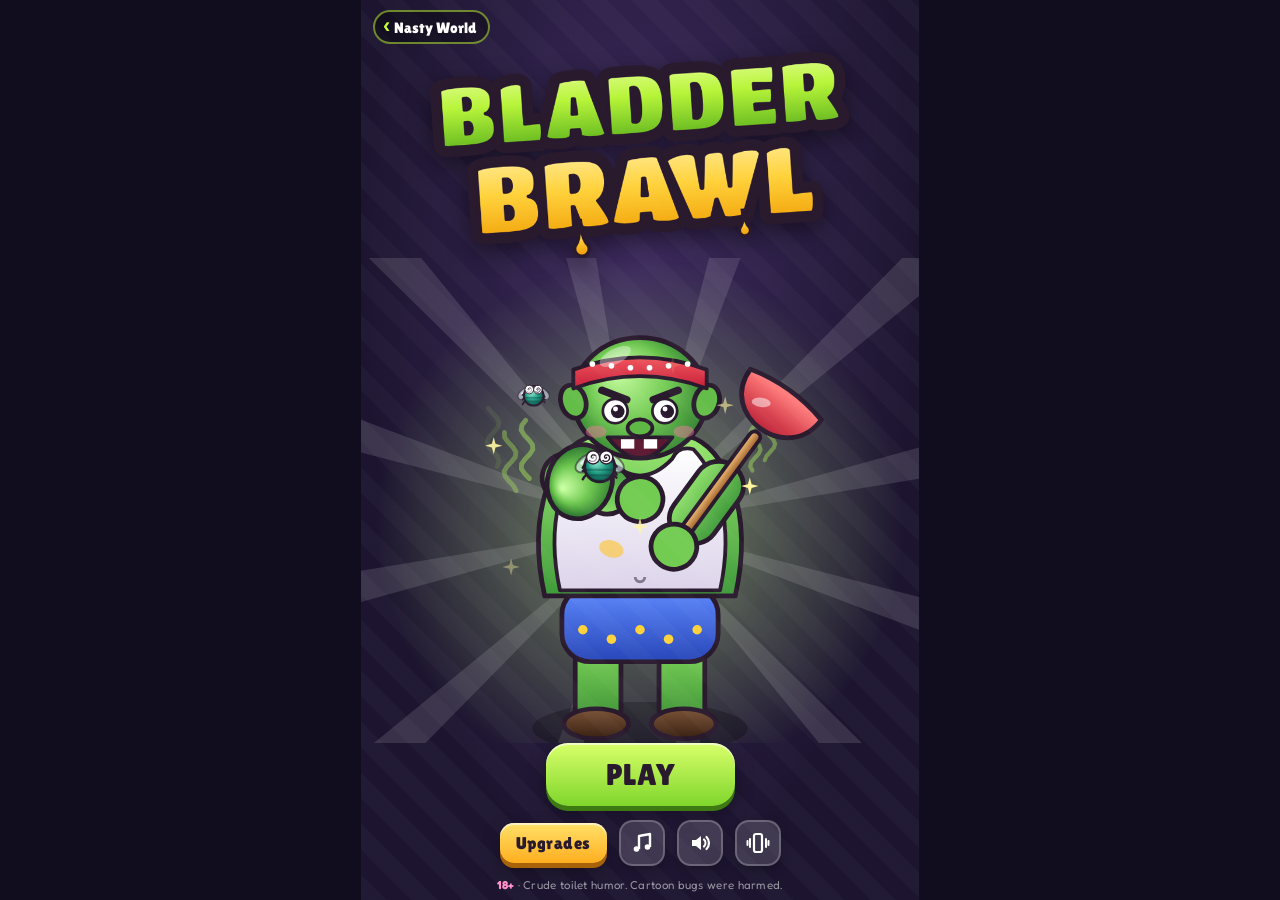
==== bladder-brawl/index.html @ 68174def "Nasty World hub + Bladder Brawl (first title)" ====
<!DOCTYPE html>
<html lang="en">
<head>
<meta charset="utf-8">
<meta name="viewport" content="width=device-width,initial-scale=1,maximum-scale=1,user-scalable=no,viewport-fit=cover">
<meta name="apple-mobile-web-app-capable" content="yes">
<meta name="theme-color" content="#1d1530">
<title>Bladder Brawl · Nasty World</title>
<meta name="description" content="Bladder Brawl: a green giant, one toilet, and an army of bugs trying to climb out. Hold and drag to aim. Mature crude humor (18+). Free browser game on Nasty World.">
<meta name="rating" content="mature">
<meta property="og:title" content="Bladder Brawl · Nasty World">
<meta property="og:description" content="Hose the bugs back down the bowl. 18 levels, 3 bosses, zero dignity. Crude humor, 18+.">
<meta property="og:type" content="website">
<meta property="og:image" content="assets/og.jpg">
<link rel="icon" href="assets/icon-180.png">
<link rel="apple-touch-icon" href="assets/icon-180.png">
<style>
@font-face{font-family:"Lilita One";src:url(fonts/lilita.woff2) format("woff2");font-display:swap}
@font-face{font-family:"Fredoka";src:url(fonts/fredoka.woff2) format("woff2");font-weight:300 700;font-display:swap}
:root{--sat:env(safe-area-inset-top,0px);--sab:env(safe-area-inset-bottom,0px);--lime:#8cf04a;--goo:#c7ff3a;--plum:#1d1530;--pee:#ffd23c}
*{box-sizing:border-box;-webkit-tap-highlight-color:transparent;user-select:none;-webkit-user-select:none;-webkit-touch-callout:none}
html,body{margin:0;height:100%;background:#120c1f;overflow:hidden;font-family:"Fredoka",system-ui,sans-serif;color:#fff;touch-action:none}
#app{position:relative;margin:0 auto;height:100%;overflow:hidden;background:var(--plum)}
#app.hurt{animation:hurt .35s}
@keyframes hurt{0%{box-shadow:inset 0 0 0 0 rgba(255,40,80,0)}30%{box-shadow:inset 0 0 60px 20px rgba(255,40,80,.6)}100%{box-shadow:inset 0 0 0 0 rgba(255,40,80,0)}}
canvas#cv{position:absolute;left:0;top:0;display:block}
.h{font-family:"Lilita One","Fredoka",sans-serif;font-weight:400;letter-spacing:.5px}
.scr{position:absolute;inset:0;display:none;flex-direction:column;align-items:center;z-index:10}
.scr.on{display:flex}
.dim{background:rgba(18,10,30,.72);backdrop-filter:blur(4px);-webkit-backdrop-filter:blur(4px);justify-content:center}
.btn{border:0;outline:0;font-family:"Lilita One","Fredoka",sans-serif;color:#2a1a2e;font-size:22px;padding:13px 28px;border-radius:18px;cursor:pointer;position:relative;letter-spacing:.5px;
 background:linear-gradient(#d9ff6a,#7fd62c);box-shadow:0 5px 0 #3e7a12,0 8px 18px rgba(0,0,0,.35),inset 0 2px 0 rgba(255,255,255,.6);transition:transform .08s}
.btn:active{transform:translateY(3px);box-shadow:0 2px 0 #3e7a12,0 4px 10px rgba(0,0,0,.35)}
.btn.orange{background:linear-gradient(#ffe16a,#ffae1f);box-shadow:0 5px 0 #a8620a,0 8px 18px rgba(0,0,0,.35),inset 0 2px 0 rgba(255,255,255,.6)}
.btn.pink{color:#fff;background:linear-gradient(#ff8fc6,#e8358a);box-shadow:0 5px 0 #8f1756,0 8px 18px rgba(0,0,0,.35),inset 0 2px 0 rgba(255,255,255,.5)}
.btn.gray{color:#fff;background:linear-gradient(#8f86a8,#5c5378);box-shadow:0 5px 0 #352e4a,0 8px 18px rgba(0,0,0,.35),inset 0 2px 0 rgba(255,255,255,.35)}
.btn.hub{color:#fff;background:linear-gradient(#a07bff,#6a3fe0);box-shadow:0 5px 0 #3b1f8f,0 8px 18px rgba(0,0,0,.35),inset 0 2px 0 rgba(255,255,255,.45)}
.btn.sm{font-size:17px;padding:10px 16px;border-radius:14px}
.ibtn{width:46px;height:46px;border-radius:14px;border:0;background:rgba(255,255,255,.14);box-shadow:inset 0 0 0 2px rgba(255,255,255,.22),0 4px 10px rgba(0,0,0,.25);display:flex;align-items:center;justify-content:center;cursor:pointer;padding:0;position:relative}
.ibtn svg{width:24px;height:24px}.ibtn.off{opacity:.45}.ibtn.off::after{content:"";position:absolute;width:30px;height:3px;background:#ff5a8e;transform:rotate(-45deg);border-radius:2px}
.hubPill{position:absolute;z-index:6;left:12px;top:calc(var(--sat) + 10px);height:34px;padding:0 14px 0 10px;border:0;border-radius:17px;display:flex;align-items:center;gap:4px;font-family:"Lilita One",sans-serif;font-size:15px;color:#fff;cursor:pointer;background:rgba(0,0,0,.35);box-shadow:inset 0 0 0 2px rgba(199,255,58,.5)}
.hubPill b{font-size:22px;line-height:1;margin-top:-3px;color:var(--goo)}
#title{justify-content:flex-start;padding-top:calc(var(--sat) + 52px);background:radial-gradient(ellipse at 50% 30%,#3d2a5e,#1d1530 70%)}
#title::before{content:"";position:absolute;inset:0;background:repeating-linear-gradient(45deg,rgba(255,255,255,.025) 0 18px,transparent 18px 36px);pointer-events:none}
.logo img{width:min(92vw,420px);display:block;margin:0 auto;filter:drop-shadow(0 8px 12px rgba(0,0,0,.45));animation:logoIn .8s cubic-bezier(.3,1.5,.5,1) both,logoBob 3.4s ease-in-out .8s infinite}
@keyframes logoIn{0%{transform:scale(.3) rotate(-6deg);opacity:0}100%{transform:scale(1);opacity:1}}
@keyframes logoBob{0%,100%{transform:translateY(0) rotate(-.8deg)}50%{transform:translateY(-6px) rotate(.8deg)}}
#mascot{width:100%;flex:1;min-height:150px;display:block}
.tbtns{display:flex;flex-direction:column;align-items:center;gap:14px;padding-bottom:calc(var(--sab) + 34px);position:relative}
.tbtns .big{font-size:30px;padding:14px 60px;border-radius:22px;animation:pulse 1.6s ease-in-out infinite}
@keyframes pulse{0%,100%{transform:scale(1)}50%{transform:scale(1.05)}}
.row{display:flex;gap:12px;align-items:center;justify-content:center}
.age{position:absolute;left:0;right:0;bottom:calc(var(--sab) + 8px);text-align:center;font-size:11.5px;letter-spacing:.3px;color:rgba(255,255,255,.55);pointer-events:none}
.age b{color:#ff8fc6;font-weight:700}
.topbar{position:absolute;left:0;right:0;top:0;padding:calc(var(--sat) + 10px) 12px 0;display:flex;align-items:center;justify-content:space-between;z-index:5}
.coinbox{display:flex;align-items:center;gap:6px;background:rgba(0,0,0,.4);border-radius:20px;padding:4px 12px 4px 4px;font-family:"Lilita One",sans-serif;font-size:18px;box-shadow:inset 0 0 0 2px rgba(255,210,60,.45)}
.coin{width:24px;height:24px;border-radius:50%;background:radial-gradient(circle at 35% 30%,#fff6b0,#ffd23a 35%,#f0a000 75%,#b86d00);box-shadow:inset 0 0 0 2px #c98200;display:inline-block;position:relative}
.coin::after{content:"";position:absolute;left:50%;top:50%;width:7px;height:10px;transform:translate(-50%,-50%);border-radius:50% 50% 50% 50%/60% 60% 40% 40%;background:#b86d00;opacity:.7}
#levels{justify-content:center;gap:12px;background:radial-gradient(ellipse at 50% 20%,#3d2a5e,#1d1530 70%)}
.wnav{display:flex;align-items:center;gap:8px}
.arrow{width:44px;height:44px;border-radius:50%;border:0;background:rgba(255,255,255,.15);color:#fff;font-size:28px;font-family:"Lilita One";cursor:pointer;line-height:1}
.wtitle{font-family:"Lilita One";font-size:24px;text-shadow:0 3px 0 rgba(0,0,0,.4);max-width:260px;line-height:1.1}
.wsub{font-size:13px;opacity:.75;margin-top:4px}
.wcard{display:grid;grid-template-columns:repeat(3,1fr);gap:14px;width:min(86vw,340px)}
.lv{aspect-ratio:1;border-radius:22px;border:0;font-family:"Lilita One";font-size:32px;color:#2a1a2e;cursor:pointer;position:relative;display:flex;flex-direction:column;align-items:center;justify-content:center;
 background:linear-gradient(#e4ff8a,#8ad83a);box-shadow:0 6px 0 #3e7a12,0 10px 18px rgba(0,0,0,.3),inset 0 2px 0 rgba(255,255,255,.6)}
.lv.boss{background:linear-gradient(#ffa3d2,#e8358a);color:#fff;box-shadow:0 6px 0 #8f1756,0 10px 18px rgba(0,0,0,.3),inset 0 2px 0 rgba(255,255,255,.5)}
.lv.lock{background:linear-gradient(#6e6488,#4a4262);box-shadow:0 6px 0 #2c2640;color:#fff}
.lv .st{font-size:14px;letter-spacing:1px;color:#ffcf1f;text-shadow:0 1px 0 #6a4200}.lv .st i{font-style:normal;color:rgba(0,0,0,.22);text-shadow:none}
.lv .bt{position:absolute;top:-8px;right:-6px;font-size:11px;background:#2a1a2e;color:#ff8fc6;border-radius:8px;padding:2px 6px}
.lv .lk{font-size:24px;opacity:.7}
.dots{display:flex;gap:8px}.dots i{width:8px;height:8px;border-radius:4px;background:rgba(255,255,255,.3)}.dots i.on{background:var(--goo);width:20px}
.help{font-size:13px;opacity:.8;text-align:center;max-width:300px;line-height:1.4}
#shop{background:#1d1530;overflow-y:auto;justify-content:flex-start;padding:calc(var(--sat) + 64px) 0 0;touch-action:pan-y}
.shoph{font-family:"Lilita One";font-size:30px;margin:0 0 12px;text-shadow:0 3px 0 rgba(0,0,0,.4)}
.ups{display:flex;flex-direction:column;gap:10px;width:min(92vw,420px)}
.up{display:flex;align-items:center;gap:10px;background:linear-gradient(#33264d,#271c3c);border-radius:18px;padding:10px;box-shadow:inset 0 0 0 2px rgba(255,255,255,.08)}
.up .ic{width:46px;height:46px;border-radius:14px;flex:none;background:#ffd23c center/70% no-repeat}
.up .tx{flex:1;min-width:0}.up .nm{font-family:"Lilita One";font-size:17px}.up .nm small{font-family:"Fredoka";font-size:12px;opacity:.7;margin-left:4px}
.up .ds{font-size:12px;opacity:.75}.pips{display:flex;gap:3px;margin-top:4px}.pips i{flex:1;max-width:22px;height:5px;border-radius:3px;background:rgba(255,255,255,.15)}.pips i.on{background:var(--goo)}
.up .buy{flex:none;min-width:86px;font-size:17px;padding:9px 10px;border-radius:14px;display:flex;align-items:center;gap:5px;justify-content:center}
.up .buy .coin{width:18px;height:18px}.up .buy.no{filter:grayscale(.7) brightness(.8)}.up .buy.max{background:linear-gradient(#8f86a8,#5c5378);color:#fff;box-shadow:0 4px 0 #352e4a}
.ic-pres{background-image:url("data:image/svg+xml,%3Csvg xmlns='http://www.w3.org/2000/svg' viewBox='0 0 24 24'%3E%3Cpath d='M13 2L4 14h7l-1 8 9-12h-7z' fill='%232a1a2e'/%3E%3C/svg%3E")}
.ic-wid{background-color:#7fd6ff;background-image:url("data:image/svg+xml,%3Csvg xmlns='http://www.w3.org/2000/svg' viewBox='0 0 24 24'%3E%3Cpath d='M3 18c4-10 14-10 18 0' stroke='%232a1a2e' stroke-width='5' fill='none' stroke-linecap='round'/%3E%3C/svg%3E")}
.ic-rng{background-color:#ff8fc6;background-image:url("data:image/svg+xml,%3Csvg xmlns='http://www.w3.org/2000/svg' viewBox='0 0 24 24'%3E%3Ccircle cx='12' cy='12' r='8' stroke='%232a1a2e' stroke-width='3' fill='none'/%3E%3Ccircle cx='12' cy='12' r='3' fill='%232a1a2e'/%3E%3C/svg%3E")}
.ic-cap{background-color:#c7ff3a;background-image:url("data:image/svg+xml,%3Csvg xmlns='http://www.w3.org/2000/svg' viewBox='0 0 24 24'%3E%3Cpath d='M12 2C8 8 5 11 5 15a7 7 0 0 0 14 0c0-4-3-7-7-13z' fill='%232a1a2e'/%3E%3C/svg%3E")}
.ic-spr{background-color:#ffae1f;background-image:url("data:image/svg+xml,%3Csvg xmlns='http://www.w3.org/2000/svg' viewBox='0 0 24 24'%3E%3Cpath d='M12 22V12M12 12L5 3M12 12l7-9M12 12V2' stroke='%232a1a2e' stroke-width='3' fill='none' stroke-linecap='round'/%3E%3C/svg%3E")}
.ic-flush{background-color:#a07bff;background-image:url("data:image/svg+xml,%3Csvg xmlns='http://www.w3.org/2000/svg' viewBox='0 0 24 24'%3E%3Cpath d='M12 4a8 8 0 1 1-7.5 5.2' stroke='%232a1a2e' stroke-width='3' fill='none' stroke-linecap='round'/%3E%3Cpath d='M3 4l2 5 5-2' stroke='%232a1a2e' stroke-width='3' fill='none' stroke-linecap='round'/%3E%3C/svg%3E")}
#hud{position:absolute;left:0;right:0;top:0;bottom:0;z-index:5;display:none;pointer-events:none}
#hud.on{display:block}
.hbar{display:flex;align-items:center;gap:10px;padding:calc(var(--sat) + 8px) 10px 0}
#bPause{pointer-events:auto;width:42px;height:42px}
.hmid{flex:1;min-width:0}.hlvl{font-family:"Lilita One";font-size:16px;text-shadow:0 2px 0 rgba(0,0,0,.5)}
.prog{height:9px;border-radius:5px;background:rgba(0,0,0,.4);margin-top:3px;overflow:hidden}.prog i{display:block;height:100%;width:0;background:linear-gradient(90deg,#c7ff3a,#ffd23c);border-radius:5px;transition:width .25s}
#hHearts{display:flex;gap:2px;justify-content:center;margin-top:4px;font-size:20px;color:#ff4f8a;text-shadow:0 2px 0 rgba(0,0,0,.45)}
#hHearts i{font-style:normal}#hHearts i.off{color:rgba(255,255,255,.2)}#hHearts i.pop{animation:hp .5s}
@keyframes hp{0%{transform:scale(1.8);color:#ff4f8a}100%{transform:scale(1)}}
#bossbar{display:none;margin:6px auto 0;width:min(80%,300px);text-align:center}#bossbar.on{display:block}
#bossbar b{font-family:"Lilita One";font-size:14px;letter-spacing:1px;color:#ff8fc6;text-shadow:0 2px 0 #000}
#bossbar div{height:10px;border-radius:5px;background:rgba(0,0,0,.5);overflow:hidden;box-shadow:inset 0 0 0 2px rgba(255,255,255,.2)}#bossbar i{display:block;height:100%;background:linear-gradient(90deg,#ff4f8a,#ff9f4a);width:100%}
#tank{position:absolute;left:10px;bottom:calc(var(--sab) + 16px);width:30px;height:150px;border-radius:15px;background:rgba(0,0,0,.45);box-shadow:inset 0 0 0 3px rgba(255,255,255,.25);overflow:hidden;pointer-events:none}
#tankF{position:absolute;left:0;right:0;bottom:0;background:linear-gradient(#fff19a,#ffc928);transition:height .1s}
#tank.dry #tankF{background:linear-gradient(#ff9fb0,#ff4f6a)}
#tank span{position:absolute;left:0;right:0;bottom:6px;text-align:center;font-family:"Lilita One";font-size:10px;color:#2a1a2e}
#bFlush{position:absolute;right:10px;bottom:calc(var(--sab) + 16px);width:72px;height:72px;border-radius:50%;border:0;pointer-events:auto;cursor:pointer;font-family:"Lilita One";color:#2a1a2e;font-size:13px;
 background:radial-gradient(circle at 40% 35%,#ffffff,#cfe3f0 60%,#90a9c0);box-shadow:0 5px 0 #5c7088,0 8px 16px rgba(0,0,0,.4),inset 0 0 0 3px rgba(255,255,255,.7);display:flex;flex-direction:column;align-items:center;justify-content:center;line-height:1}
#bFlush:active{transform:translateY(3px);box-shadow:0 2px 0 #5c7088}#bFlush.off{filter:grayscale(1) brightness(.7)}
#bFlush svg{width:28px;height:28px}#fCnt{position:absolute;top:-4px;right:-4px;background:#ff4f8a;color:#fff;border-radius:11px;min-width:22px;height:22px;font-size:14px;display:flex;align-items:center;justify-content:center;box-shadow:0 2px 0 #8f1756}
#banner{position:absolute;left:0;right:0;top:34%;text-align:center;z-index:6;pointer-events:none;opacity:0}
#banner.on{animation:ban 2.4s forwards}#banner .b1{font-family:"Lilita One";font-size:46px;color:var(--goo);text-shadow:0 4px 0 #2a1a2e,0 0 20px rgba(0,0,0,.5)}
#banner .b2{font-size:17px;font-weight:600;margin:6px auto 0;max-width:320px;text-shadow:0 2px 0 rgba(0,0,0,.6)}
#banner.boss .b1{color:#ff8fc6;animation:shake .15s linear infinite}
@keyframes ban{0%{opacity:0;transform:scale(1.6)}12%{opacity:1;transform:scale(1)}80%{opacity:1}100%{opacity:0;transform:translateY(-30px)}}
@keyframes shake{0%,100%{transform:translateX(0)}50%{transform:translateX(3px)}}
.panel{width:min(88vw,350px);border-radius:28px;padding:30px 20px 20px;text-align:center;background:linear-gradient(#3a2a58,#241a38);box-shadow:inset 0 0 0 3px rgba(199,255,58,.35),0 20px 50px rgba(0,0,0,.55);position:relative}
.panel h2{margin:0 0 6px;font-family:"Lilita One";font-weight:400;font-size:36px;color:var(--goo);text-shadow:0 3px 0 rgba(0,0,0,.4)}
.panel .sub{opacity:.85;font-size:15px;margin-bottom:12px;line-height:1.45}
.panel .col{display:flex;flex-direction:column;gap:12px;align-items:stretch;margin-top:8px}
.ribbon{position:absolute;left:50%;top:-24px;transform:translateX(-50%);padding:8px 24px;border-radius:14px;font-family:"Lilita One";font-size:22px;color:#2a1a2e;white-space:nowrap;background:linear-gradient(#ffe16a,#ffae1f);box-shadow:0 4px 0 #a8620a,0 8px 16px rgba(0,0,0,.3)}
.ribbon.bad{background:linear-gradient(#ff8fc6,#e8358a);color:#fff;box-shadow:0 4px 0 #8f1756}
.stars{display:flex;justify-content:center;align-items:flex-end;gap:4px;height:80px;margin:6px 0 4px}
.star{font-size:58px;line-height:1;color:rgba(255,255,255,.15);transform:scale(.9)}.star.mid{font-size:74px}
.star.got.pop{color:#ffd23c;text-shadow:0 4px 0 #a8620a;animation:sp .45s cubic-bezier(.3,1.8,.5,1)}
@keyframes sp{0%{transform:scale(0)}100%{transform:scale(1)}}
.earn{display:flex;align-items:center;justify-content:center;gap:8px;font-family:"Lilita One";font-size:26px;margin:2px 0 6px}
.togs{display:flex;gap:10px;justify-content:center;margin-top:14px}
.tipArt{width:100%;height:150px}
#toast{position:absolute;left:50%;top:20%;transform:translateX(-50%);background:rgba(0,0,0,.8);padding:10px 16px;border-radius:14px;font-weight:600;z-index:30;display:none;white-space:nowrap;font-size:14px}
#loading{position:absolute;inset:0;display:flex;align-items:center;justify-content:center;z-index:50;background:#1d1530;transition:opacity .3s}#loading.off{opacity:0;pointer-events:none}
</style>
</head>
<body>
<div id="app">
<canvas id="cv"></canvas>
<div id="hud">
 <div class="hbar"><button class="ibtn" id="bPause" aria-label="Pause"><svg viewBox="0 0 24 24"><rect x="6" y="5" width="4" height="14" rx="1.5" fill="#fff"/><rect x="14" y="5" width="4" height="14" rx="1.5" fill="#fff"/></svg></button>
  <div class="hmid"><div class="hlvl" id="hLvl">Level 1</div><div class="prog"><i id="hProg"></i></div></div>
  <div class="coinbox"><span class="coin"></span><span id="hCoins">0</span></div></div>
 <div id="hHearts"></div>
 <div id="bossbar"><b id="bossName">BOSS</b><div><i id="bossHp"></i></div></div>
 <div id="tank"><div id="tankF"></div><span>TANK</span></div>
 <button id="bFlush" aria-label="Flush"><svg viewBox="0 0 24 24"><path d="M12 4a8 8 0 1 1-7.5 5.2" stroke="#2a1a2e" stroke-width="3" fill="none" stroke-linecap="round"/><path d="M3 4l2 5 5-2" stroke="#2a1a2e" stroke-width="3" fill="none" stroke-linecap="round" stroke-linejoin="round"/></svg>FLUSH<span id="fCnt">2</span></button>
</div>
<div id="banner"><div class="b1" id="ban1"></div><div class="b2" id="ban2"></div></div>

<div class="scr on" id="title">
 <button class="hubPill" id="bHub0" aria-label="Back to Nasty World"><b>‹</b>Nasty World</button>
 <div class="logo"><img src="assets/logo.png" alt="Bladder Brawl"></div>
 <canvas id="mascot" aria-hidden="true"></canvas>
 <div class="tbtns">
  <button class="btn big" id="bStart">PLAY</button>
  <div class="row"><button class="btn orange sm" id="bShop1">Upgrades</button><button class="ibtn t-mus"></button><button class="ibtn t-sfx"></button><button class="ibtn t-vib"></button></div>
 </div>
 <div class="age"><b>18+</b> · Crude toilet humor. Cartoon bugs were harmed.</div>
</div>

<div class="scr" id="levels">
 <div class="topbar"><button class="ibtn" id="bBack1" aria-label="Back"><svg viewBox="0 0 24 24"><path d="M15 5l-7 7 7 7" stroke="#fff" stroke-width="3" fill="none" stroke-linecap="round" stroke-linejoin="round"/></svg></button><div class="coinbox"><span class="coin"></span><span class="cval">0</span></div></div>
 <div class="wnav"><button class="arrow" id="wPrev">‹</button><div style="text-align:center;min-width:220px"><div class="wtitle" id="wName"></div><div class="wsub" id="wSub"></div></div><button class="arrow" id="wNext">›</button></div>
 <div class="wcard" id="wGrid"></div>
 <div class="dots" id="wDots"></div>
 <div class="help">Hold and drag to aim. Don’t let the bugs climb out of the bowl!</div>
 <button class="btn orange" id="bShop2">Upgrades</button>
</div>

<div class="scr" id="shop">
 <div class="topbar" style="position:fixed;max-width:560px;left:50%;transform:translateX(-50%);background:linear-gradient(#1d1530 60%,rgba(29,21,48,0));padding-bottom:12px"><button class="ibtn" id="bBack2" aria-label="Back"><svg viewBox="0 0 24 24"><path d="M15 5l-7 7 7 7" stroke="#fff" stroke-width="3" fill="none" stroke-linecap="round" stroke-linejoin="round"/></svg></button><div class="coinbox"><span class="coin"></span><span class="cval">0</span></div></div>
 <div class="shoph">Upgrades</div>
 <div class="ups" id="ups"></div>
 <div style="padding:18px 0 calc(var(--sab) + 28px)"><button class="btn" id="bShopGo">Next level</button></div>
</div>

<div class="scr dim" id="tip">
 <div class="panel"><div class="ribbon">How to brawl</div>
  <svg class="tipArt" viewBox="0 0 300 150" aria-hidden="true">
   <path d="M40 20 Q150 0 260 20 L230 130 Q150 145 70 130Z" fill="#e9f1f8" stroke="#2a1a2e" stroke-width="4"/>
   <ellipse cx="150" cy="122" rx="70" ry="12" fill="#6cc6dc" stroke="#2a1a2e" stroke-width="3"/>
   <path d="M150 150 Q140 70 200 58" stroke="#ffc928" stroke-width="9" fill="none" stroke-linecap="round"/><path d="M150 150 Q140 70 200 58" stroke="#fff19a" stroke-width="3" fill="none" stroke-linecap="round"/>
   <circle cx="205" cy="52" r="13" fill="#1e9f86" stroke="#2a1a2e" stroke-width="3"/><circle cx="200" cy="48" r="4" fill="#fff"/><circle cx="210" cy="48" r="4" fill="#fff"/>
   <path d="M228 40 l10 -10 M234 52 h14" stroke="#ffd23c" stroke-width="4" stroke-linecap="round"/>
   <g><circle cx="250" cy="108" r="14" fill="rgba(255,255,255,.25)" stroke="#fff" stroke-width="3"/><path d="M250 98 v-30" stroke="#fff" stroke-width="3" stroke-dasharray="4 4"/></g>
  </svg>
  <div class="sub"><b>Hold and drag</b> anywhere to aim your stream. Hose the bugs back into the water before they climb out!<br>Watch your <b>tank</b> and hit <b>FLUSH</b> when it gets ugly.</div>
  <div class="col"><button class="btn" id="bTipOk">Let it flow!</button></div>
 </div>
</div>

<div class="scr dim" id="pause">
 <div class="panel"><h2>Paused</h2><div class="sub" id="pSub">Level 1</div>
  <div class="col"><button class="btn" id="bResume">Resume</button><button class="btn orange" id="bRestart">Restart</button><button class="btn gray" id="bQuit">Level select</button><button class="btn hub" id="bHubP">Back to Nasty World</button></div>
  <div class="togs"><button class="ibtn t-mus"></button><button class="ibtn t-sfx"></button><button class="ibtn t-vib"></button></div>
 </div>
</div>

<div class="scr dim" id="win">
 <div class="panel"><div class="ribbon" id="wRib">Flawless flow</div>
  <div class="stars" id="wStars"></div>
  <div class="sub" id="wSubT">Level 1 cleared!</div>
  <div class="earn"><span class="coin" style="width:30px;height:30px"></span>+<span id="wEarn">0</span></div>
  <div class="col"><button class="btn" id="bNext">Next level</button><div class="row"><button class="btn orange sm" id="bWinShop" style="flex:1">Upgrades</button><button class="btn gray sm" id="bWinMenu" style="flex:1">Levels</button></div><button class="btn hub sm" id="bHubW">Back to Nasty World</button></div>
 </div>
</div>

<div class="scr dim" id="lose">
 <div class="panel"><div class="ribbon bad">Bowl breached</div>
  <h2 style="margin-top:10px">EWW.</h2>
  <div class="sub" id="lSub">The bugs escaped the bowl.</div>
  <div class="earn" style="font-size:20px"><span class="coin"></span>+<span id="lEarn">0</span> kept</div>
  <div class="col"><button class="btn" id="bRetry">Try again</button><div class="row"><button class="btn orange sm" id="bLoseShop" style="flex:1">Upgrades</button><button class="btn gray sm" id="bLoseMenu" style="flex:1">Levels</button></div><button class="btn hub sm" id="bHubL">Back to Nasty World</button></div>
 </div>
</div>

<div class="scr dim" id="ending">
 <div class="panel"><div class="ribbon">Bowl secured!</div>
  <img src="assets/logo.png" alt="Bladder Brawl" style="width:min(64vw,250px);display:block;margin:10px auto 4px">
  <h2 style="font-size:26px">Mama Legs got flushed.</h2>
  <div class="sub">Gus can finally pee in peace. Stars collected: <b id="endStars">0</b><br>Go back and get three stars everywhere, champ.</div>
  <div class="col"><button class="btn" id="bEndOk">Level select</button><button class="btn hub sm" id="bHubE">Back to Nasty World</button></div>
 </div>
</div>
<div id="toast"></div>
<div id="loading"><img src="assets/logo.png" alt="Bladder Brawl" style="width:min(80vw,320px)"></div>
</div>
<script src="art.js"></script>
<script src="game.js"></script>
<script src="mascot.js"></script>
</body>
</html>
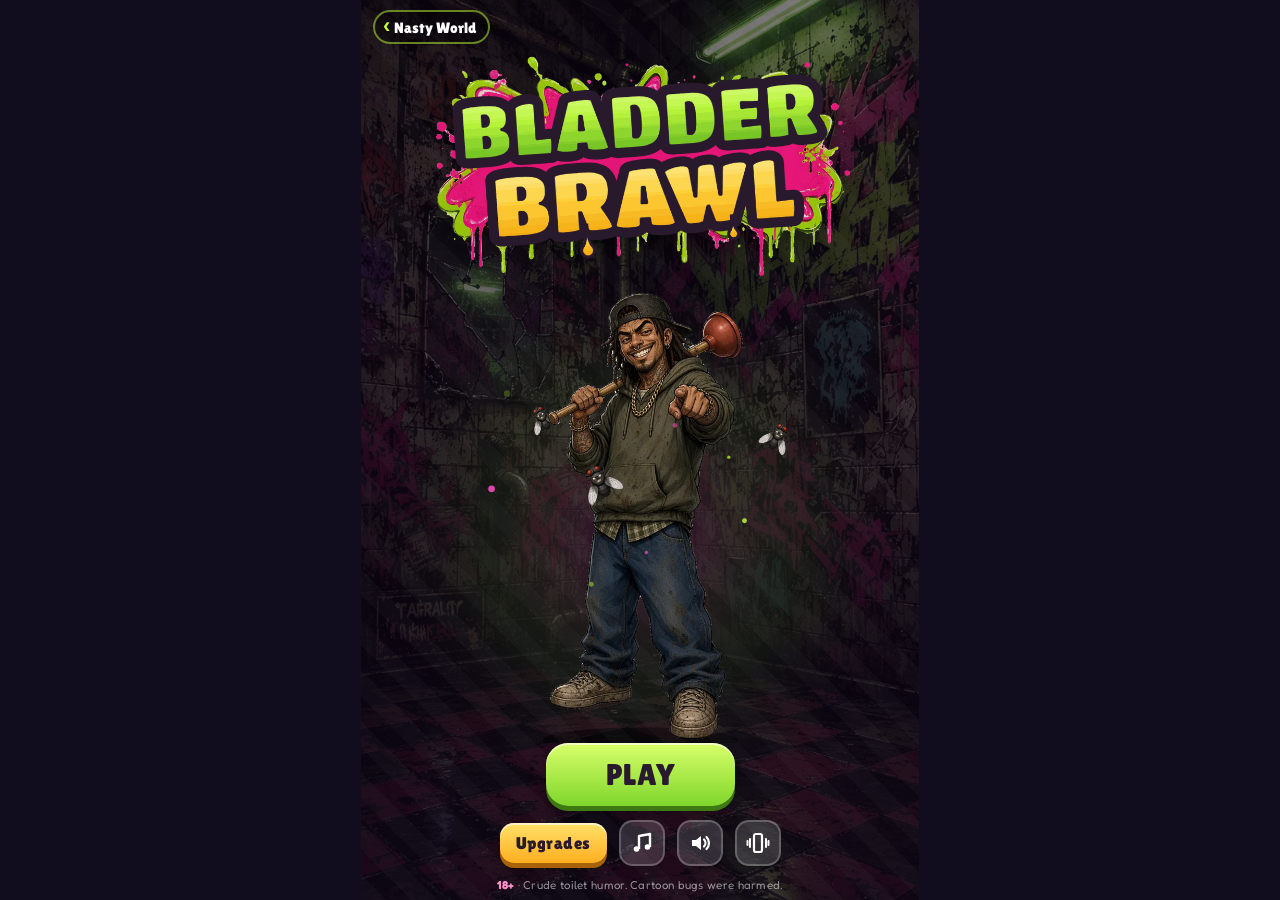
==== commit 3e06c374: "Bladder Brawl art overhaul: generated punk-restroom art, new hero and bug sprites, chapter backgroun" ====
--- a/bladder-brawl/index.html
+++ b/bladder-brawl/index.html
@@ -6,7 +6,7 @@
 <meta name="apple-mobile-web-app-capable" content="yes">
 <meta name="theme-color" content="#1d1530">
 <title>Bladder Brawl · Nasty World</title>
-<meta name="description" content="Bladder Brawl: a green giant, one toilet, and an army of bugs trying to climb out. Hold and drag to aim. Mature crude humor (18+). Free browser game on Nasty World.">
+<meta name="description" content="Bladder Brawl: one scruffy dude, one filthy toilet, and an army of bugs trying to climb out. Hold and drag to aim. Mature crude humor (18+). Free browser game on Nasty World.">
 <meta name="rating" content="mature">
 <meta property="og:title" content="Bladder Brawl · Nasty World">
 <meta property="og:description" content="Hose the bugs back down the bowl. 18 levels, 3 bosses, zero dignity. Crude humor, 18+.">
@@ -40,7 +40,7 @@
 .ibtn svg{width:24px;height:24px}.ibtn.off{opacity:.45}.ibtn.off::after{content:"";position:absolute;width:30px;height:3px;background:#ff5a8e;transform:rotate(-45deg);border-radius:2px}
 .hubPill{position:absolute;z-index:6;left:12px;top:calc(var(--sat) + 10px);height:34px;padding:0 14px 0 10px;border:0;border-radius:17px;display:flex;align-items:center;gap:4px;font-family:"Lilita One",sans-serif;font-size:15px;color:#fff;cursor:pointer;background:rgba(0,0,0,.35);box-shadow:inset 0 0 0 2px rgba(199,255,58,.5)}
 .hubPill b{font-size:22px;line-height:1;margin-top:-3px;color:var(--goo)}
-#title{justify-content:flex-start;padding-top:calc(var(--sat) + 52px);background:radial-gradient(ellipse at 50% 30%,#3d2a5e,#1d1530 70%)}
+#title{justify-content:flex-start;padding-top:calc(var(--sat) + 52px);background:linear-gradient(rgba(14,6,22,.55),rgba(14,6,22,.8)),url(art/bg-club.webp) center/cover,#1d1530}
 #title::before{content:"";position:absolute;inset:0;background:repeating-linear-gradient(45deg,rgba(255,255,255,.025) 0 18px,transparent 18px 36px);pointer-events:none}
 .logo img{width:min(92vw,420px);display:block;margin:0 auto;filter:drop-shadow(0 8px 12px rgba(0,0,0,.45));animation:logoIn .8s cubic-bezier(.3,1.5,.5,1) both,logoBob 3.4s ease-in-out .8s infinite}
 @keyframes logoIn{0%{transform:scale(.3) rotate(-6deg);opacity:0}100%{transform:scale(1);opacity:1}}
@@ -112,7 +112,7 @@
 #banner.boss .b1{color:#ff8fc6;animation:shake .15s linear infinite}
 @keyframes ban{0%{opacity:0;transform:scale(1.6)}12%{opacity:1;transform:scale(1)}80%{opacity:1}100%{opacity:0;transform:translateY(-30px)}}
 @keyframes shake{0%,100%{transform:translateX(0)}50%{transform:translateX(3px)}}
-.panel{width:min(88vw,350px);border-radius:28px;padding:30px 20px 20px;text-align:center;background:linear-gradient(#3a2a58,#241a38);box-shadow:inset 0 0 0 3px rgba(199,255,58,.35),0 20px 50px rgba(0,0,0,.55);position:relative}
+.panel{width:min(88vw,350px);border-radius:28px;padding:30px 20px 20px;text-align:center;background:linear-gradient(rgba(36,20,52,.72),rgba(24,14,36,.82)),url(art/ui-panel.webp) center/100% 100%,#2a1d40;box-shadow:inset 0 0 0 3px rgba(199,255,58,.35),0 20px 50px rgba(0,0,0,.55);position:relative}
 .panel h2{margin:0 0 6px;font-family:"Lilita One";font-weight:400;font-size:36px;color:var(--goo);text-shadow:0 3px 0 rgba(0,0,0,.4)}
 .panel .sub{opacity:.85;font-size:15px;margin-bottom:12px;line-height:1.45}
 .panel .col{display:flex;flex-direction:column;gap:12px;align-items:stretch;margin-top:8px}
@@ -214,7 +214,7 @@
  <div class="panel"><div class="ribbon">Bowl secured!</div>
   <img src="assets/logo.png" alt="Bladder Brawl" style="width:min(64vw,250px);display:block;margin:10px auto 4px">
   <h2 style="font-size:26px">Mama Legs got flushed.</h2>
-  <div class="sub">Gus can finally pee in peace. Stars collected: <b id="endStars">0</b><br>Go back and get three stars everywhere, champ.</div>
+  <div class="sub">You can finally pee in peace. Stars collected: <b id="endStars">0</b><br>Go back and get three stars everywhere, champ.</div>
   <div class="col"><button class="btn" id="bEndOk">Level select</button><button class="btn hub sm" id="bHubE">Back to Nasty World</button></div>
  </div>
 </div>
@@ -222,6 +222,7 @@
 <div id="loading"><img src="assets/logo.png" alt="Bladder Brawl" style="width:min(80vw,320px)"></div>
 </div>
 <script src="art.js"></script>
+<script src="sprites.js"></script>
 <script src="game.js"></script>
 <script src="mascot.js"></script>
 </body>
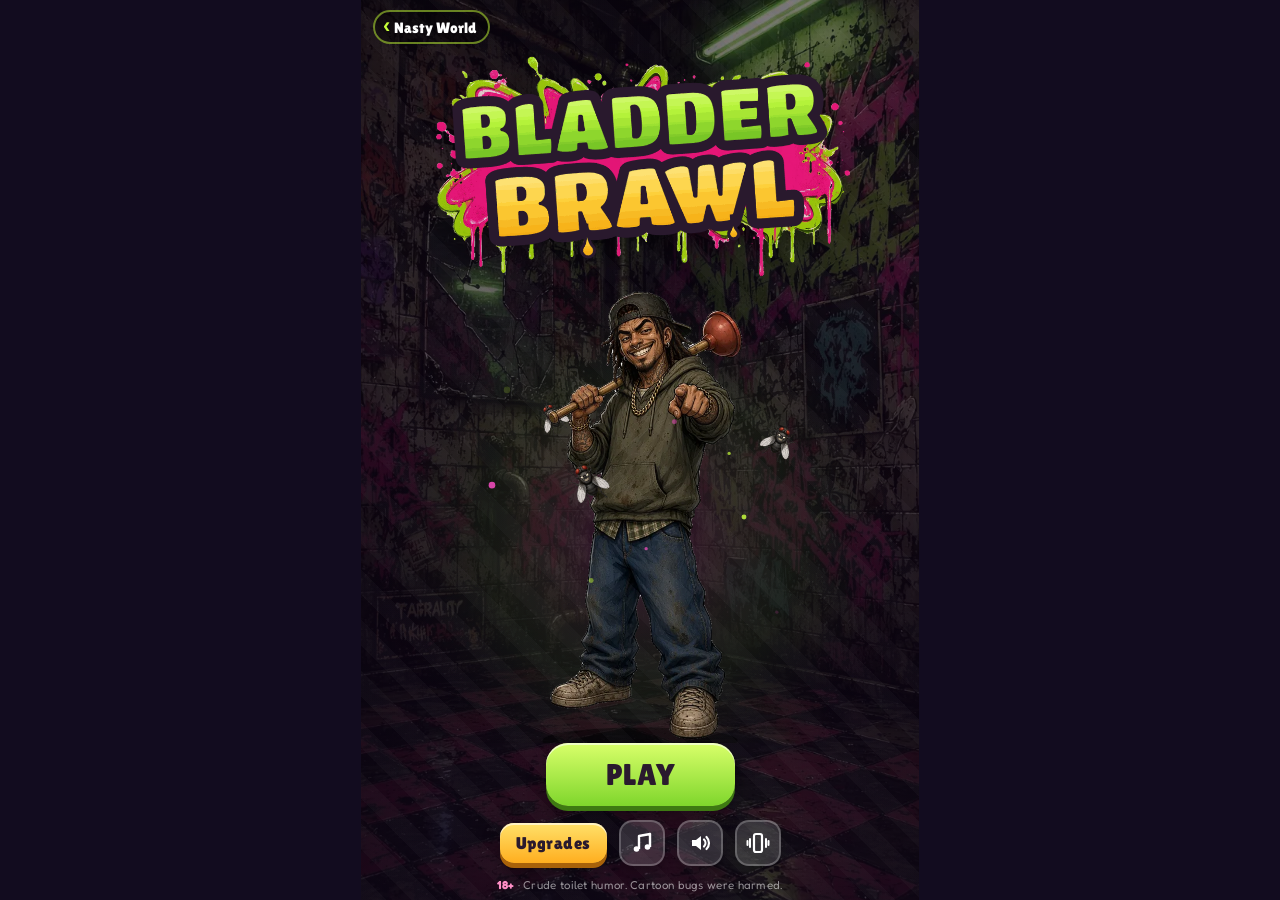
==== commit 1f691567: "Bladder Brawl v3: first-person urinal play screen, animated sneakers, kicks splash, flush pipe, side" ====
--- a/bladder-brawl/index.html
+++ b/bladder-brawl/index.html
@@ -9,7 +9,7 @@
 <meta name="description" content="Bladder Brawl: one scruffy dude, one filthy toilet, and an army of bugs trying to climb out. Hold and drag to aim. Mature crude humor (18+). Free browser game on Nasty World.">
 <meta name="rating" content="mature">
 <meta property="og:title" content="Bladder Brawl · Nasty World">
-<meta property="og:description" content="Hose the bugs back down the bowl. 18 levels, 3 bosses, zero dignity. Crude humor, 18+.">
+<meta property="og:description" content="Hose the bugs back down the urinal. 18 levels, 3 bosses, zero dignity. Crude humor, 18+.">
 <meta property="og:type" content="website">
 <meta property="og:image" content="assets/og.jpg">
 <link rel="icon" href="assets/icon-180.png">
@@ -159,7 +159,7 @@
  <div class="wnav"><button class="arrow" id="wPrev">‹</button><div style="text-align:center;min-width:220px"><div class="wtitle" id="wName"></div><div class="wsub" id="wSub"></div></div><button class="arrow" id="wNext">›</button></div>
  <div class="wcard" id="wGrid"></div>
  <div class="dots" id="wDots"></div>
- <div class="help">Hold and drag to aim. Don’t let the bugs climb out of the bowl!</div>
+ <div class="help">Hold and drag to aim. Don’t let the bugs climb over the rim! Tap the flush valve on the pipe to flush.</div>
  <button class="btn orange" id="bShop2">Upgrades</button>
 </div>
 
@@ -204,7 +204,7 @@
 <div class="scr dim" id="lose">
  <div class="panel"><div class="ribbon bad">Bowl breached</div>
   <h2 style="margin-top:10px">EWW.</h2>
-  <div class="sub" id="lSub">The bugs escaped the bowl.</div>
+  <div class="sub" id="lSub">The bugs escaped the urinal.</div>
   <div class="earn" style="font-size:20px"><span class="coin"></span>+<span id="lEarn">0</span> kept</div>
   <div class="col"><button class="btn" id="bRetry">Try again</button><div class="row"><button class="btn orange sm" id="bLoseShop" style="flex:1">Upgrades</button><button class="btn gray sm" id="bLoseMenu" style="flex:1">Levels</button></div><button class="btn hub sm" id="bHubL">Back to Nasty World</button></div>
  </div>
@@ -223,6 +223,7 @@
 </div>
 <script src="art.js"></script>
 <script src="sprites.js"></script>
+<script src="scene.js"></script>
 <script src="game.js"></script>
 <script src="mascot.js"></script>
 </body>
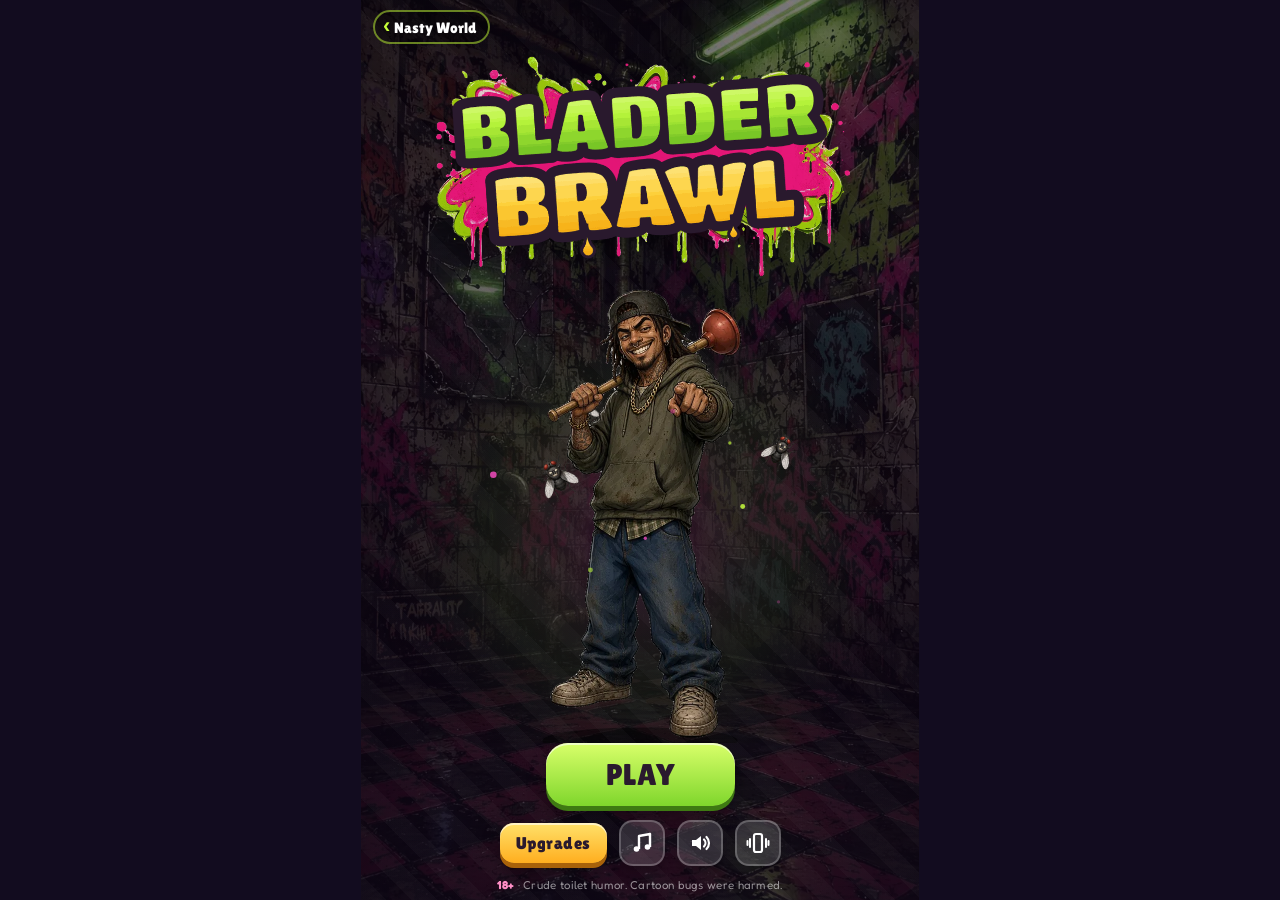
==== commit 4fc7da7d: "bladder-brawl v6 WIP: 3D fluid integration, aim modes, framing, particle damage" ====
--- a/bladder-brawl/index.html
+++ b/bladder-brawl/index.html
@@ -124,6 +124,7 @@
 @keyframes sp{0%{transform:scale(0)}100%{transform:scale(1)}}
 .earn{display:flex;align-items:center;justify-content:center;gap:8px;font-family:"Lilita One";font-size:26px;margin:2px 0 6px}
 .togs{display:flex;gap:10px;justify-content:center;margin-top:14px}
+.aimsel{display:flex;gap:6px;justify-content:center;align-items:center;margin-top:14px;font-weight:800;color:#fff}.aimsel span{margin-right:4px;font-size:14px}.aimsel button{font:inherit;font-size:14px;padding:7px 12px;border-radius:12px;border:2px solid #2a1a2e;background:#d9d2c3;color:#2a1a2e;cursor:pointer}.aimsel button.on{background:#ffd23f;box-shadow:0 0 0 2px #fff inset}.aimhelp{font-size:11px;opacity:.75;margin-top:6px;color:#fff;max-width:280px;margin-left:auto;margin-right:auto}
 .tipArt{width:100%;height:150px}
 #toast{position:absolute;left:50%;top:20%;transform:translateX(-50%);background:rgba(0,0,0,.8);padding:10px 16px;border-radius:14px;font-weight:600;z-index:30;display:none;white-space:nowrap;font-size:14px}
 #loading{position:absolute;inset:0;display:flex;align-items:center;justify-content:center;z-index:50;background:#1d1530;transition:opacity .3s}#loading.off{opacity:0;pointer-events:none}
@@ -159,7 +160,7 @@
  <div class="wnav"><button class="arrow" id="wPrev">‹</button><div style="text-align:center;min-width:220px"><div class="wtitle" id="wName"></div><div class="wsub" id="wSub"></div></div><button class="arrow" id="wNext">›</button></div>
  <div class="wcard" id="wGrid"></div>
  <div class="dots" id="wDots"></div>
- <div class="help">Hold and drag to aim. Don’t let the bugs climb over the rim! Tap the flush valve on the pipe to flush.</div>
+ <div class="help">Hold and drag anywhere to aim (trackpad style; switch aim mode in Pause). Don’t let the bugs climb over the rim! Tap the flush valve on the pipe to flush.</div>
  <button class="btn orange" id="bShop2">Upgrades</button>
 </div>
 
@@ -188,6 +189,8 @@
 <div class="scr dim" id="pause">
  <div class="panel"><h2>Paused</h2><div class="sub" id="pSub">Level 1</div>
   <div class="col"><button class="btn" id="bResume">Resume</button><button class="btn orange" id="bRestart">Restart</button><button class="btn gray" id="bQuit">Level select</button><button class="btn hub" id="bHubP">Back to Nasty World</button></div>
+  <div class="aimsel"><span>Aim</span><button data-aim="relative">Pad</button><button data-aim="offset">Offset</button><button data-aim="direct">Direct</button></div>
+  <div class="aimhelp">Pad: drag anywhere like a trackpad · Offset: aim floats above your finger · Direct: aim under your finger</div>
   <div class="togs"><button class="ibtn t-mus"></button><button class="ibtn t-sfx"></button><button class="ibtn t-vib"></button></div>
  </div>
 </div>
@@ -225,6 +228,7 @@
 <script src="sprites.js"></script>
 <script src="scene.js"></script>
 <script src="game.js"></script>
+<script type="module" src="fluid.js"></script>
 <script src="mascot.js"></script>
 </body>
 </html>
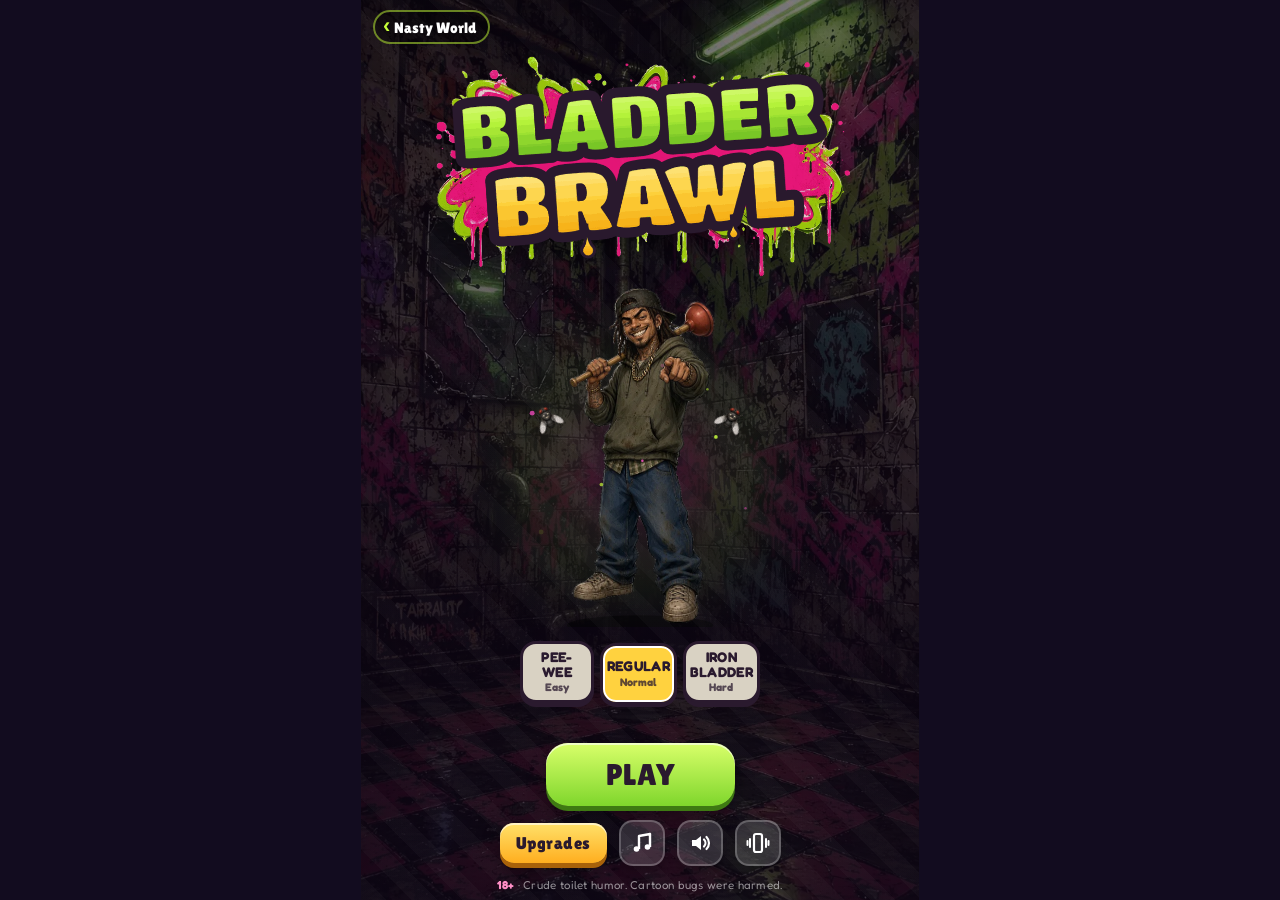
==== commit 8cbe9182: "bladder-brawl v6.2 WIP: three difficulty tiers" ====
--- a/bladder-brawl/index.html
+++ b/bladder-brawl/index.html
@@ -124,6 +124,7 @@
 @keyframes sp{0%{transform:scale(0)}100%{transform:scale(1)}}
 .earn{display:flex;align-items:center;justify-content:center;gap:8px;font-family:"Lilita One";font-size:26px;margin:2px 0 6px}
 .togs{display:flex;gap:10px;justify-content:center;margin-top:14px}
+.dsel{display:flex;gap:6px;justify-content:center;margin:0 auto 12px;max-width:360px}.dsel button{flex:1;min-height:58px;font-family:inherit;border-radius:16px;border:3px solid #2a1a2e;background:#d9d2c3;color:#2a1a2e;cursor:pointer;padding:6px 4px;box-shadow:0 4px 0 #2a1a2e;display:flex;flex-direction:column;align-items:center;justify-content:center;line-height:1.05}.dsel button b{font-size:14px;font-weight:900;letter-spacing:.3px}.dsel button i{font-style:normal;font-size:11px;opacity:.75;margin-top:3px;font-weight:700}.dsel button.on{background:#ffd23f;transform:translateY(2px);box-shadow:0 2px 0 #2a1a2e,0 0 0 2px #fff inset}.dsel button[data-diff=hard].on{background:#ff6b4a;color:#fff}#pause .dsel{margin-top:14px}#pause .dsel button{min-height:46px}#pause .dsel button b{font-size:12px}
 .aimsel{display:flex;gap:6px;justify-content:center;align-items:center;margin-top:14px;font-weight:800;color:#fff}.aimsel span{margin-right:4px;font-size:14px}.aimsel button{font:inherit;font-size:14px;padding:7px 12px;border-radius:12px;border:2px solid #2a1a2e;background:#d9d2c3;color:#2a1a2e;cursor:pointer}.aimsel button.on{background:#ffd23f;box-shadow:0 0 0 2px #fff inset}.aimhelp{font-size:11px;opacity:.75;margin-top:6px;color:#fff;max-width:280px;margin-left:auto;margin-right:auto}
 .tipArt{width:100%;height:150px}
 #toast{position:absolute;left:50%;top:20%;transform:translateX(-50%);background:rgba(0,0,0,.8);padding:10px 16px;border-radius:14px;font-weight:600;z-index:30;display:none;white-space:nowrap;font-size:14px}
@@ -149,6 +150,7 @@
  <div class="logo"><img src="assets/logo.png" alt="Bladder Brawl"></div>
  <canvas id="mascot" aria-hidden="true"></canvas>
  <div class="tbtns">
+  <div class="dsel big" role="group" aria-label="Difficulty"><button data-diff="easy"><b>PEE-WEE</b><i>Easy</i></button><button data-diff="normal"><b>REGULAR</b><i>Normal</i></button><button data-diff="hard"><b>IRON BLADDER</b><i>Hard</i></button></div>
   <button class="btn big" id="bStart">PLAY</button>
   <div class="row"><button class="btn orange sm" id="bShop1">Upgrades</button><button class="ibtn t-mus"></button><button class="ibtn t-sfx"></button><button class="ibtn t-vib"></button></div>
  </div>
@@ -190,6 +192,8 @@
  <div class="panel"><h2>Paused</h2><div class="sub" id="pSub">Level 1</div>
   <div class="col"><button class="btn" id="bResume">Resume</button><button class="btn orange" id="bRestart">Restart</button><button class="btn gray" id="bQuit">Level select</button><button class="btn hub" id="bHubP">Back to Nasty World</button></div>
   <div class="aimsel"><span>Aim</span><button data-aim="relative">Pad</button><button data-aim="offset">Offset</button><button data-aim="direct">Direct</button></div>
+  <div class="dsel" role="group" aria-label="Difficulty"><button data-diff="easy"><b>PEE-WEE</b><i>Easy</i></button><button data-diff="normal"><b>REGULAR</b><i>Normal</i></button><button data-diff="hard"><b>IRON BLADDER</b><i>Hard</i></button></div>
+  <div class="aimhelp">Changing difficulty restarts the level</div>
   <div class="aimhelp">Pad: drag anywhere like a trackpad · Offset: aim floats above your finger · Direct: aim under your finger</div>
   <div class="togs"><button class="ibtn t-mus"></button><button class="ibtn t-sfx"></button><button class="ibtn t-vib"></button></div>
  </div>
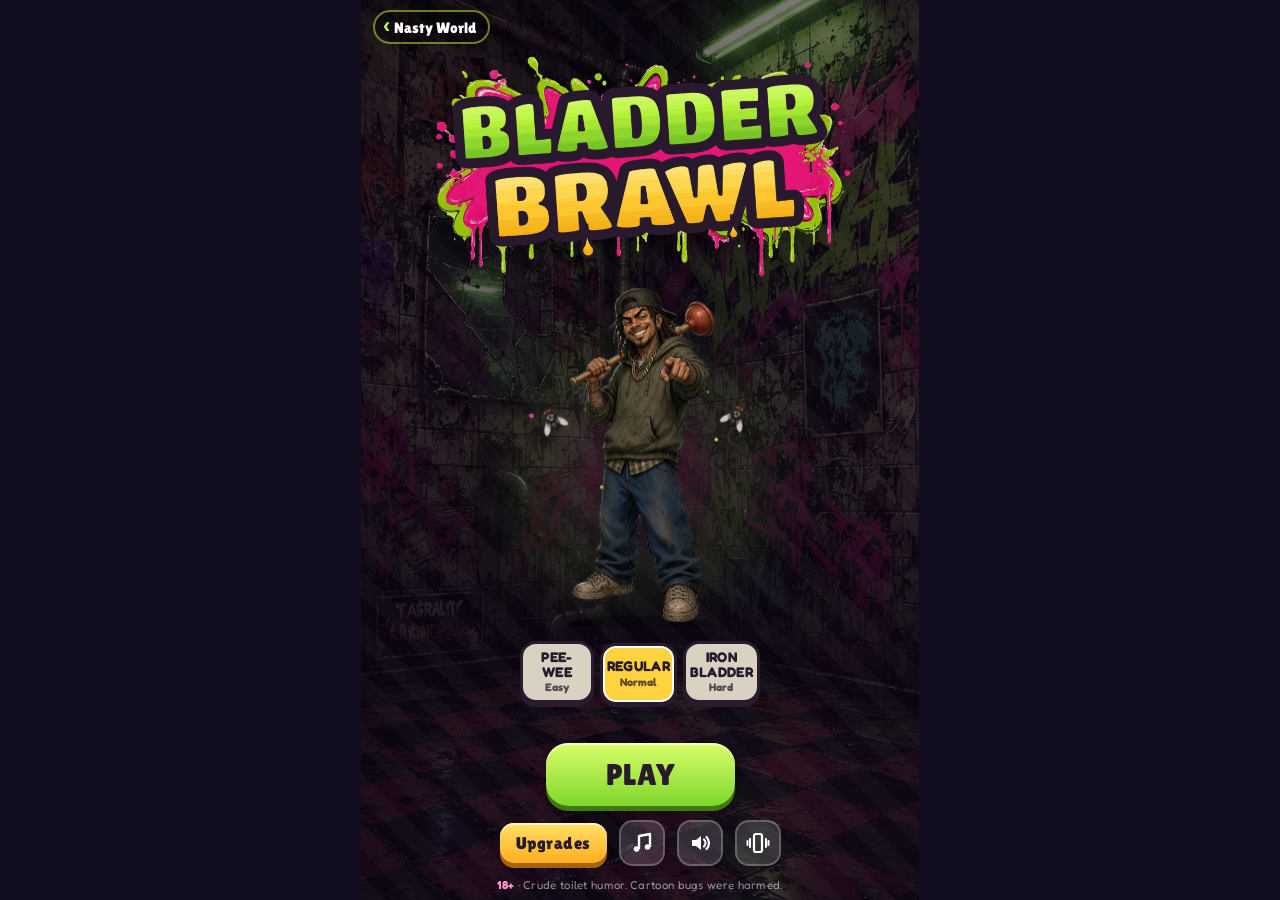
==== commit 3d680566: "bladder-brawl v7 WIP: new bugs, mods, streak, pickups, boss phases, human-like bot" ====
--- a/bladder-brawl/index.html
+++ b/bladder-brawl/index.html
@@ -127,6 +127,9 @@
 .dsel{display:flex;gap:6px;justify-content:center;margin:0 auto 12px;max-width:360px}.dsel button{flex:1;min-height:58px;font-family:inherit;border-radius:16px;border:3px solid #2a1a2e;background:#d9d2c3;color:#2a1a2e;cursor:pointer;padding:6px 4px;box-shadow:0 4px 0 #2a1a2e;display:flex;flex-direction:column;align-items:center;justify-content:center;line-height:1.05}.dsel button b{font-size:14px;font-weight:900;letter-spacing:.3px}.dsel button i{font-style:normal;font-size:11px;opacity:.75;margin-top:3px;font-weight:700}.dsel button.on{background:#ffd23f;transform:translateY(2px);box-shadow:0 2px 0 #2a1a2e,0 0 0 2px #fff inset}.dsel button[data-diff=hard].on{background:#ff6b4a;color:#fff}#pause .dsel{margin-top:14px}#pause .dsel button{min-height:46px}#pause .dsel button b{font-size:12px}
 .aimsel{display:flex;gap:6px;justify-content:center;align-items:center;margin-top:14px;font-weight:800;color:#fff}.aimsel span{margin-right:4px;font-size:14px}.aimsel button{font:inherit;font-size:14px;padding:7px 12px;border-radius:12px;border:2px solid #2a1a2e;background:#d9d2c3;color:#2a1a2e;cursor:pointer}.aimsel button.on{background:#ffd23f;box-shadow:0 0 0 2px #fff inset}.aimhelp{font-size:11px;opacity:.75;margin-top:6px;color:#fff;max-width:280px;margin-left:auto;margin-right:auto}
 .tipArt{width:100%;height:150px}
+#hStreak{text-align:center;font-family:"Lilita One";font-size:15px;color:#ffe066;text-shadow:0 2px 0 rgba(0,0,0,.6);height:18px;margin-top:2px}#hStreak.on{color:#ffae1f;font-size:19px}#hStreak.hot{color:#ff6a3a;font-size:22px;animation:shake .2s linear infinite}
+#hPow{text-align:center;font-family:"Lilita One";font-size:13px;color:#9fffd0;text-shadow:0 2px 0 rgba(0,0,0,.6);height:15px}
+#icard{justify-content:center;background:rgba(10,6,20,.55);z-index:12}#icard .panel{padding-top:34px}#cArt{width:240px;height:150px;display:block;margin:0 auto}#icard h2{font-size:30px}
 #toast{position:absolute;left:50%;top:20%;transform:translateX(-50%);background:rgba(0,0,0,.8);padding:10px 16px;border-radius:14px;font-weight:600;z-index:30;display:none;white-space:nowrap;font-size:14px}
 #loading{position:absolute;inset:0;display:flex;align-items:center;justify-content:center;z-index:50;background:#1d1530;transition:opacity .3s}#loading.off{opacity:0;pointer-events:none}
 </style>
@@ -139,6 +142,7 @@
   <div class="hmid"><div class="hlvl" id="hLvl">Level 1</div><div class="prog"><i id="hProg"></i></div></div>
   <div class="coinbox"><span class="coin"></span><span id="hCoins">0</span></div></div>
  <div id="hHearts"></div>
+ <div id="hStreak"></div><div id="hPow"></div>
  <div id="bossbar"><b id="bossName">BOSS</b><div><i id="bossHp"></i></div></div>
  <div id="tank"><div id="tankF"></div><span>TANK</span></div>
  <button id="bFlush" aria-label="Flush"><svg viewBox="0 0 24 24"><path d="M12 4a8 8 0 1 1-7.5 5.2" stroke="#2a1a2e" stroke-width="3" fill="none" stroke-linecap="round"/><path d="M3 4l2 5 5-2" stroke="#2a1a2e" stroke-width="3" fill="none" stroke-linecap="round" stroke-linejoin="round"/></svg>FLUSH<span id="fCnt">2</span></button>
@@ -188,6 +192,7 @@
  </div>
 </div>
 
+<div class="scr" id="icard"><div class="panel"><div class="ribbon" id="cRib">NEW BUG!</div><canvas id="cArt" width="480" height="300"></canvas><h2 id="cName"></h2><div class="sub" id="cDesc"></div><div class="col"><button class="btn" id="bCardOk">GOT IT</button></div></div></div>
 <div class="scr dim" id="pause">
  <div class="panel"><h2>Paused</h2><div class="sub" id="pSub">Level 1</div>
   <div class="col"><button class="btn" id="bResume">Resume</button><button class="btn orange" id="bRestart">Restart</button><button class="btn gray" id="bQuit">Level select</button><button class="btn hub" id="bHubP">Back to Nasty World</button></div>
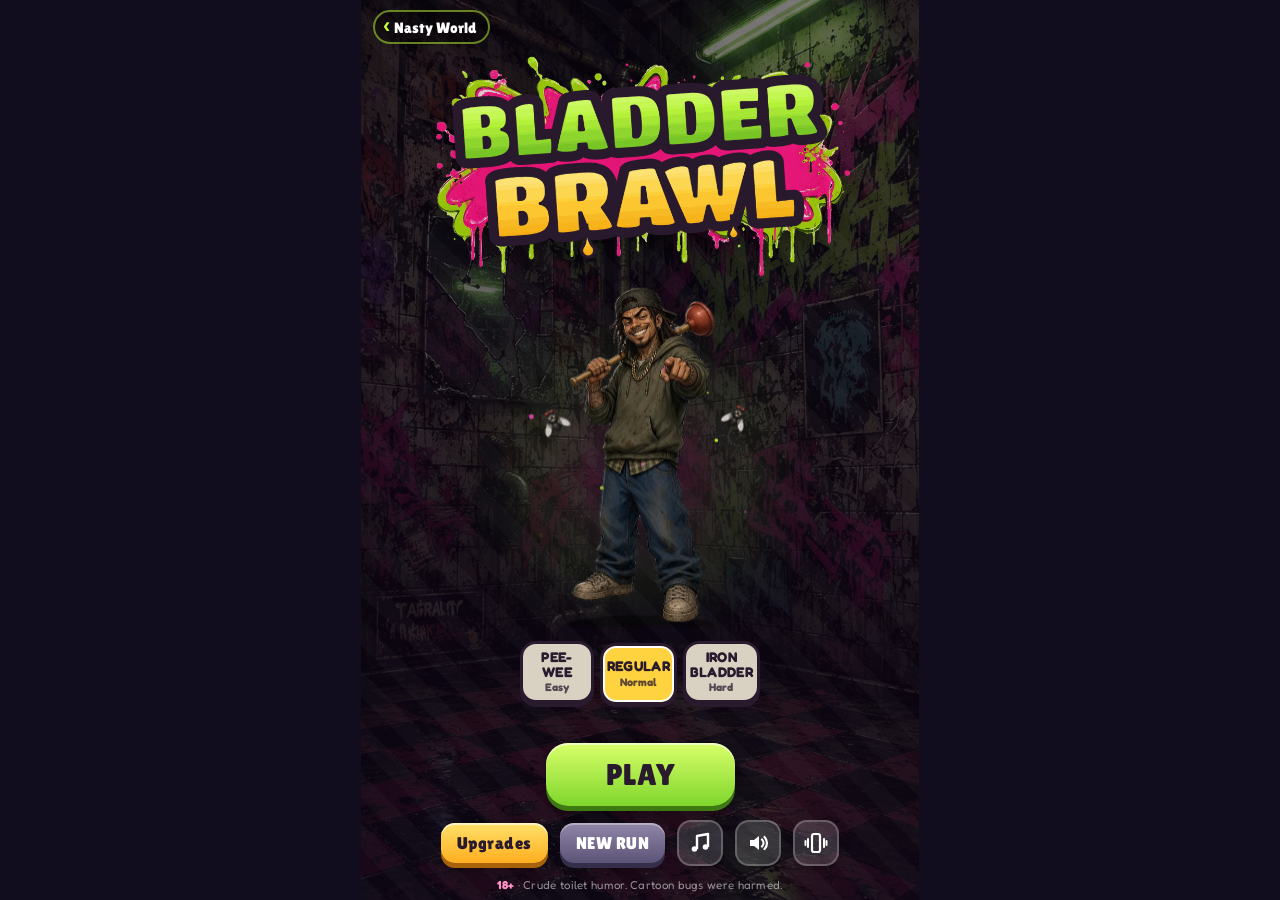
==== commit 3aca3b37: "bladder-brawl v7.1: run-based coins/upgrades (NEW RUN resets stream)" ====
--- a/bladder-brawl/index.html
+++ b/bladder-brawl/index.html
@@ -156,7 +156,7 @@
  <div class="tbtns">
   <div class="dsel big" role="group" aria-label="Difficulty"><button data-diff="easy"><b>PEE-WEE</b><i>Easy</i></button><button data-diff="normal"><b>REGULAR</b><i>Normal</i></button><button data-diff="hard"><b>IRON BLADDER</b><i>Hard</i></button></div>
   <button class="btn big" id="bStart">PLAY</button>
-  <div class="row"><button class="btn orange sm" id="bShop1">Upgrades</button><button class="ibtn t-mus"></button><button class="ibtn t-sfx"></button><button class="ibtn t-vib"></button></div>
+  <div class="row"><button class="btn orange sm" id="bShop1">Upgrades</button><button class="btn gray sm" id="bNewRun1">NEW RUN</button><button class="ibtn t-mus"></button><button class="ibtn t-sfx"></button><button class="ibtn t-vib"></button></div>
  </div>
  <div class="age"><b>18+</b> · Crude toilet humor. Cartoon bugs were harmed.</div>
 </div>
@@ -167,12 +167,13 @@
  <div class="wcard" id="wGrid"></div>
  <div class="dots" id="wDots"></div>
  <div class="help">Hold and drag anywhere to aim (trackpad style; switch aim mode in Pause). Don’t let the bugs climb over the rim! Tap the flush valve on the pipe to flush.</div>
- <button class="btn orange" id="bShop2">Upgrades</button>
+ <div id="runTag" style="text-align:center;font-family:'Lilita One',sans-serif;font-size:16px;color:#ffd23f;margin:4px 0 8px;text-shadow:0 2px 0 rgba(0,0,0,.4)">This run · next L1</div>
+ <div class="row" style="gap:10px;padding:0 18px 18px;justify-content:center"><button class="btn orange" id="bShop2" style="flex:1">Upgrades</button><button class="btn gray" id="bNewRun2" style="flex:1">NEW RUN</button></div>
 </div>
 
 <div class="scr" id="shop">
  <div class="topbar" style="position:fixed;max-width:560px;left:50%;transform:translateX(-50%);background:linear-gradient(#1d1530 60%,rgba(29,21,48,0));padding-bottom:12px"><button class="ibtn" id="bBack2" aria-label="Back"><svg viewBox="0 0 24 24"><path d="M15 5l-7 7 7 7" stroke="#fff" stroke-width="3" fill="none" stroke-linecap="round" stroke-linejoin="round"/></svg></button><div class="coinbox"><span class="coin"></span><span class="cval">0</span></div></div>
- <div class="shoph">Upgrades</div>
+ <div class="shoph" id="shoph">Upgrades · This run</div>
  <div class="ups" id="ups"></div>
  <div style="padding:18px 0 calc(var(--sab) + 28px)"><button class="btn" id="bShopGo">Next level</button></div>
 </div>
@@ -193,6 +194,14 @@
 </div>
 
 <div class="scr" id="icard"><div class="panel"><div class="ribbon" id="cRib">NEW BUG!</div><canvas id="cArt" width="480" height="300"></canvas><h2 id="cName"></h2><div class="sub" id="cDesc"></div><div class="col"><button class="btn" id="bCardOk">GOT IT</button></div></div></div>
+<div class="scr dim" id="nrun">
+ <div class="panel"><div class="ribbon bad">New run?</div>
+  <h2 style="margin-top:10px">Start over?</h2>
+  <div class="sub">This wipes coins and upgrades for this difficulty. Stars stay. You begin again at Level 1 with a single stream.</div>
+  <div class="col"><button class="btn" id="bNrunYes">NEW RUN</button><button class="btn gray" id="bNrunNo">Keep going</button></div>
+ </div>
+</div>
+
 <div class="scr dim" id="pause">
  <div class="panel"><h2>Paused</h2><div class="sub" id="pSub">Level 1</div>
   <div class="col"><button class="btn" id="bResume">Resume</button><button class="btn orange" id="bRestart">Restart</button><button class="btn gray" id="bQuit">Level select</button><button class="btn hub" id="bHubP">Back to Nasty World</button></div>
@@ -227,7 +236,7 @@
   <img src="assets/logo.png" alt="Bladder Brawl" style="width:min(64vw,250px);display:block;margin:10px auto 4px">
   <h2 style="font-size:26px">Mama Legs got flushed.</h2>
   <div class="sub">You can finally pee in peace. Stars collected: <b id="endStars">0</b><br>Go back and get three stars everywhere, champ.</div>
-  <div class="col"><button class="btn" id="bEndOk">Level select</button><button class="btn hub sm" id="bHubE">Back to Nasty World</button></div>
+  <div class="col"><button class="btn" id="bEndOk">Level select</button><button class="btn orange" id="bNewRunE">NEW RUN</button><button class="btn hub sm" id="bHubE">Back to Nasty World</button></div>
  </div>
 </div>
 <div id="toast"></div>
